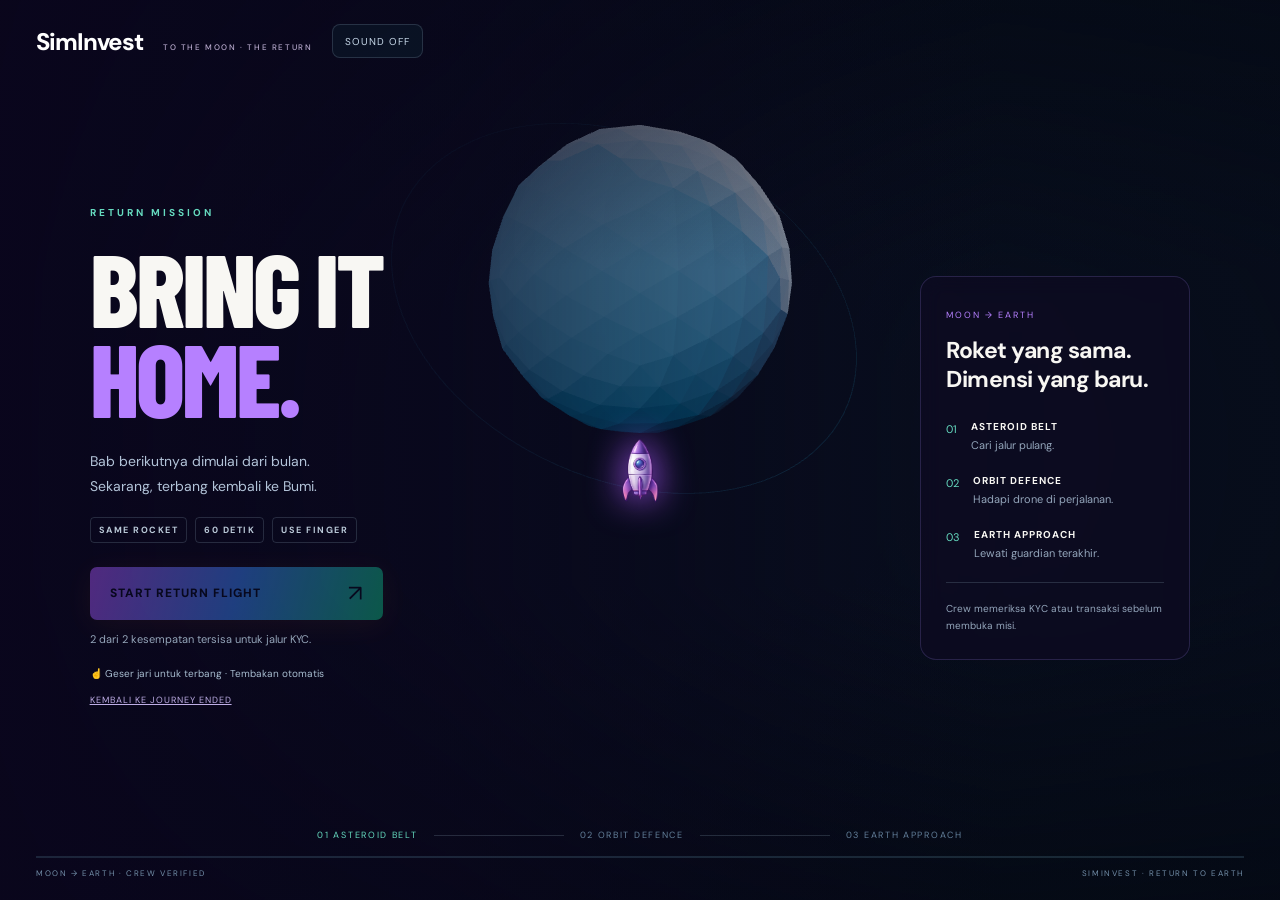
==== dlc/index.html @ 36732977 "Add Journey Ended and Return to Earth DLC" ====
<!doctype html><html lang="id"><head><meta charset="utf-8"><meta name="viewport" content="width=device-width,initial-scale=1,viewport-fit=cover"><meta name="theme-color" content="#080717"><title>SimInvest — Return to Earth</title><link rel="stylesheet" href="base.css"><link rel="stylesheet" href="return.css"></head><body><main id="app">
<canvas id="space" aria-label="Roket SimInvest pulang dari bulan ke Bumi dalam 3D" tabindex="0"></canvas><div class="vignette" aria-hidden="true"></div>
<header class="topbar"><span class="return-brand">SimInvest <small>TO THE MOON · THE RETURN</small></span><span id="preview" class="preview" hidden>PREVIEW</span><button id="sound" class="icon-button" type="button" aria-pressed="false" aria-label="Aktifkan suara">SOUND OFF</button></header>
<section id="hud" class="hud" hidden aria-label="Status permainan"><div class="hud-cell"><span>RETURN SCORE</span><strong id="score">00000</strong></div><div class="hud-cell timer-cell"><span id="phaseLabel">01 / ASTEROID BELT</span><strong id="timer">60<span>s</span></strong></div><div class="hud-cell shield-cell"><span>SHIELD</span><strong id="shield" aria-label="3 shield tersisa">● ● ●</strong></div><button id="pause" type="button" class="icon-button" aria-label="Jeda permainan">Ⅱ</button></section>
<div id="bossHud" class="boss-hud" hidden><span>ORBITAL GUARDIAN</span><div class="boss-track"><div id="bossHealth"></div></div></div><div id="toast" class="toast" role="status" aria-live="polite"></div>
<img id="bridgeRocket" src="../assets/siminvest-rocket.png" alt="Roket ungu yang sama dengan game Galaga" hidden><div id="transitionCaption" hidden></div>
<section id="intro" class="intro overlay"><div class="intro-copy"><p id="trackLabel" class="eyebrow">RETURN MISSION</p><h1>BRING IT<br><span>HOME.</span></h1><p class="lead">Bab berikutnya dimulai dari bulan.<br>Sekarang, terbang kembali ke Bumi.</p><div class="mission-tags"><span>SAME ROCKET</span><span>60 DETIK</span><span>USE FINGER</span></div><button id="start" class="primary" type="button" disabled>MENUNGGU VERIFIKASI <span>↗</span></button><p id="attemptNote" class="small">Buka DLC melalui Journey Ended.</p><button id="resetIntro" hidden></button><p class="controls-hint">☝ Geser jari untuk terbang · Tembakan otomatis</p><button id="backIntro" type="button" class="secondary">KEMBALI KE JOURNEY ENDED</button></div><aside class="mission-card"><span class="card-number">MOON → EARTH</span><h2>Roket yang sama.<br>Dimensi yang baru.</h2><ol><li><span>01</span><div><b>ASTEROID BELT</b><small>Cari jalur pulang.</small></div></li><li><span>02</span><div><b>ORBIT DEFENCE</b><small>Hadapi drone di perjalanan.</small></div></li><li><span>03</span><div><b>EARTH APPROACH</b><small>Lewati guardian terakhir.</small></div></li></ol><p id="rewardReminder">Crew memeriksa KYC atau transaksi sebelum membuka misi.</p></aside></section>
<section id="pauseScreen" class="center-overlay overlay" hidden><div class="panel"><p class="eyebrow">RETURN FLIGHT PAUSED</p><h2>Ambil napas.</h2><p>Waktu dan roket berhenti sampai kamu siap lanjut.</p><button id="resume" class="primary" type="button">LANJUT TERBANG <span>↗</span></button><button id="quit" class="secondary" type="button">AKHIRI RONDE</button><p class="small">Ronde yang sudah dimulai memakai 1 kesempatan.</p></div></section>
<section id="result" class="center-overlay overlay" hidden aria-labelledby="resultTitle"><div class="panel result-panel"><p class="eyebrow" id="resultEyebrow">RETURN FLIGHT COMPLETE</p><h2 id="resultTitle">Welcome home.</h2><p id="resultMessage"></p><div class="result-score"><span>YOUR RETURN SCORE</span><strong id="finalScore">0</strong></div><div class="stats"><div><strong id="dronesStat">0</strong><span>DRONE / ASTEROID</span></div><div><strong id="ringsStat">0</strong><span>ORBIT RINGS</span></div><div><strong id="bossStat">—</strong><span>GUARDIAN</span></div></div><p id="bestScore" class="small"></p><button id="retry" class="primary" type="button">COBA LAGI <span>↗</span></button><button id="reset" hidden></button><button id="backResult" class="secondary" type="button">KEMBALI KE JOURNEY ENDED</button><p class="result-boundary">Hadiah KYC / transaksi mengikuti verifikasi crew dan stok. Skor DLC tidak mengurangi hak hadiahmu.</p></div></section>
<section id="errorScreen" class="center-overlay overlay" hidden><div class="panel"><p class="eyebrow">RETURN FLIGHT UNAVAILABLE</p><h2>Roket belum siap.</h2><p id="errorMessage">Arena 3D belum berhasil dimuat.</p><button id="reload" class="primary" type="button">COBA MUAT ULANG <span>↗</span></button><button id="backError" class="secondary" type="button">KEMBALI KE JOURNEY ENDED</button></div></section>
<footer id="flightFooter" class="flight-footer"><div class="timeline"><span id="stage1" class="active">01 ASTEROID BELT</span><i></i><span id="stage2">02 ORBIT DEFENCE</span><i></i><span id="stage3">03 EARTH APPROACH</span></div><div class="progress-track"><div id="progressFill"></div></div><div class="footer-meta"><span id="flightStatus">MOON → EARTH</span><span>SIMINVEST · RETURN TO EARTH</span></div></footer>
</main><script type="module" src="game.js"></script></body></html>
---- dlc/base.css ----
@import url('https://fonts.googleapis.com/css2?family=Barlow+Condensed:wght@600;700;800;900&family=DM+Sans:wght@400;500;600;700&display=swap');
:root{color-scheme:dark;--orange:#ff7d3b;--mint:#85f4e0;--muted:#94a6bb;--line:rgba(173,202,223,.18)}
*{box-sizing:border-box}html,body{margin:0;width:100%;height:100%;overflow:hidden;background:#080d19;color:#f8f7f3;font-family:'DM Sans',Arial,sans-serif}button,a{-webkit-tap-highlight-color:transparent}button{font:inherit;cursor:pointer}button:focus-visible,a:focus-visible,canvas:focus-visible{outline:2px solid var(--mint);outline-offset:4px}button:disabled{cursor:default;opacity:.45}[hidden]{display:none!important}#app{height:100%;height:100dvh;position:relative;overflow:hidden;min-height:440px}#space{position:absolute;inset:0;display:block;width:100%;height:100%;touch-action:none}.vignette{pointer-events:none;position:absolute;inset:0;background:linear-gradient(180deg,rgba(4,9,19,.38),transparent 30%,transparent 65%,rgba(4,9,19,.6)),radial-gradient(ellipse at center,transparent 30%,rgba(4,9,19,.35))}.topbar{position:absolute;top:max(24px,env(safe-area-inset-top));left:36px;right:36px;z-index:6;display:flex;gap:20px;align-items:center}.brand{display:flex;gap:9px;align-items:center;text-decoration:none;color:white;font-size:24px;font-weight:700;letter-spacing:-1.2px}.brand-icon{display:grid;place-items:center;width:30px;height:30px;background:var(--orange);color:white;border-radius:9px;font-size:27px;line-height:1;letter-spacing:0}.brand-divider{height:21px;width:1px;background:var(--line);margin:0 9px}.game-label{font-size:10px;font-weight:600;letter-spacing:2px;color:#b7c1d2}.preview{margin-left:auto;color:var(--mint);font-size:9px;letter-spacing:1.5px;border:1px solid rgba(133,244,224,.3);border-radius:30px;padding:8px 11px}.icon-button{color:#c6d7e8;background:rgba(12,26,43,.6);border:1px solid var(--line);border-radius:8px;font-size:10px;letter-spacing:1px;min-width:42px;height:34px;padding:0 12px}.intro{position:absolute;inset:0;display:flex;justify-content:space-between;align-items:center;gap:32px;padding:104px 7vw 98px;background:linear-gradient(90deg,rgba(7,14,27,.91) 0%,rgba(7,14,27,.6) 32%,transparent 70%)}.intro-copy{max-width:530px}.eyebrow{font-size:10px;letter-spacing:3px;color:var(--mint);font-weight:700;display:flex;gap:9px;align-items:center}.eyebrow>span{width:6px;height:6px;border-radius:50%;background:var(--mint);box-shadow:0 0 15px var(--mint)}h1{position:relative;font-family:'Barlow Condensed',Impact,sans-serif;font-size:clamp(90px,12vw,176px);font-weight:800;line-height:.79;letter-spacing:-3px;margin:24px 0}h1>span{color:var(--orange)}h1>sup{font-size:19px;position:absolute;top:7px;letter-spacing:0;margin-left:16px;color:var(--mint);font-family:'DM Sans',Arial,sans-serif;font-weight:500;border:1px solid var(--mint);padding:5px;border-radius:4px}.lead{font-size:14px;color:#b3c4d9;line-height:1.8;margin:27px 0 18px}.mission-tags{display:flex;gap:8px;margin-bottom:24px}.mission-tags span{font-size:9px;font-weight:700;letter-spacing:1.5px;padding:6px 8px;border:1px solid var(--line);border-radius:4px;color:#bac9d8}.primary{display:flex;align-items:center;justify-content:space-between;gap:40px;width:100%;max-width:320px;min-height:52px;padding:15px 20px;background:var(--orange);color:#131823;border:0;border-radius:7px;font-size:12px;letter-spacing:1px;font-weight:800;box-shadow:0 5px 30px #ff7d3b24;transition:background .2s,transform .2s}.primary:hover:enabled{background:#ff9860;transform:translateY(-1px)}.primary span{font-size:23px;font-weight:400;line-height:1}.small{color:var(--muted);font-size:11px;line-height:1.6}.controls-hint{display:flex;align-items:center;gap:7px;font-size:10px;color:#a8bdd0;margin-top:18px}.finger{font-size:19px;color:var(--mint)}.mission-card{width:270px;margin-top:30px;padding:25px;background:rgba(10,23,41,.64);border:1px solid var(--line);border-radius:16px;backdrop-filter:blur(10px)}.card-number{font-size:9px;letter-spacing:2px;color:var(--orange)}.mission-card h2{font-size:23px;line-height:1.25;letter-spacing:-.5px;margin:13px 0 26px}.mission-card ol{list-style:none;margin:0;padding:0}.mission-card li{display:flex;gap:14px;margin:22px 0}.mission-card li>span{font-size:11px;color:var(--mint);margin-top:2px}.mission-card b{display:block;font-size:10px;letter-spacing:1px}.mission-card small{display:block;color:var(--muted);font-size:11px;margin-top:5px}.mission-card>p{border-top:1px solid var(--line);padding-top:17px;color:var(--muted);font-size:10px;line-height:1.7;margin-bottom:0}.flight-footer{position:absolute;bottom:max(22px,env(safe-area-inset-bottom));left:36px;right:36px;pointer-events:none}.timeline{display:flex;justify-content:center;align-items:center;gap:16px;font-size:9px;letter-spacing:1.7px;color:#64809b;margin-bottom:15px}.timeline i{height:1px;flex:1;max-width:130px;background:var(--line)}.timeline .active{color:var(--mint)}.progress-track{height:2px;background:rgba(126,189,211,.17);overflow:hidden}.progress-track>div{height:100%;width:0;background:var(--mint);box-shadow:0 0 10px var(--mint)}.footer-meta{display:flex;justify-content:space-between;color:#738fa9;font-size:8px;letter-spacing:1.6px;margin-top:10px}.hud{position:absolute;top:98px;left:36px;right:36px;z-index:4;display:flex;align-items:center;gap:36px;pointer-events:none}.hud-cell{min-width:120px}.hud-cell>span{display:block;color:#a3b6cb;font-size:9px;letter-spacing:2px;margin-bottom:6px}.hud-cell>strong{font-family:'Barlow Condensed',Impact,sans-serif;font-size:35px;font-weight:600;letter-spacing:2px}.timer-cell{margin:auto;text-align:center}.timer-cell>strong{color:var(--mint);font-size:40px}.timer-cell>strong>span{font-family:Arial,sans-serif;font-size:14px;letter-spacing:0}.shield-cell{text-align:right}.shield-cell>strong{color:var(--mint);font-size:21px;letter-spacing:6px}.hud .icon-button{pointer-events:auto}.boss-hud{position:absolute;top:185px;left:50%;width:270px;transform:translateX(-50%);z-index:4;text-align:center}.boss-hud>span{font-size:8px;letter-spacing:3px;color:#ffbb9a}.boss-track{height:3px;margin-top:8px;background:#342831}.boss-track>div{height:100%;width:100%;background:var(--orange)}.toast{position:absolute;left:50%;top:35%;transform:translateX(-50%);font-size:12px;letter-spacing:3px;color:white;opacity:0;text-align:center;pointer-events:none;transition:opacity .3s;z-index:4;text-shadow:0 0 30px #67e8dd;width:90%;font-weight:600}.toast.show{opacity:1}.center-overlay{position:absolute;inset:0;z-index:5;display:grid;place-items:center;padding:82px 20px 76px;background:rgba(5,11,23,.72);backdrop-filter:blur(7px)}.panel{width:min(420px,100%);max-height:100%;overflow:auto;padding:32px;background:rgba(13,27,45,.93);border:1px solid var(--line);border-radius:18px}.panel .eyebrow{justify-content:center;letter-spacing:2px}.panel h2{text-align:center;font-family:'Barlow Condensed',Impact,sans-serif;font-size:48px;letter-spacing:-1px;line-height:1.05;margin:17px 0}.panel>p{text-align:center;color:#9eafc2;font-size:12px;line-height:1.7}.panel .primary{max-width:none}.secondary{display:block;width:100%;background:transparent;color:#b9cadd;border:1px solid var(--line);border-radius:7px;padding:12px;font-size:10px;letter-spacing:1px;margin-top:12px}.result-score{text-align:center;padding:22px 0}.result-score>span{display:block;color:var(--mint);font-size:9px;letter-spacing:3px}.result-score>strong{font-family:'Barlow Condensed',Impact,sans-serif;display:block;font-size:70px;line-height:1.15;color:#fff}.stats{display:flex;justify-content:space-between;gap:10px;border-top:1px solid var(--line);border-bottom:1px solid var(--line);padding:17px 0}.stats>div{text-align:center;flex:1}.stats strong{font-size:20px;display:block;color:var(--mint)}.stats span{font-size:7px;letter-spacing:1px;display:block;color:#8fa5ba;margin-top:7px}.panel>.result-boundary{font-size:10px;margin-bottom:0}.running .vignette{background:linear-gradient(180deg,#050c2255,transparent 30%,transparent 65%,#050c2288)}.damage:after{content:'';position:absolute;inset:0;pointer-events:none;border:20px solid #ff6942;box-shadow:inset 0 0 80px #ff6942;opacity:.25;z-index:7}
@media(max-width:800px){.topbar{left:22px;right:22px}.game-label,.brand-divider{display:none}.intro{padding-left:7vw;padding-right:5vw}.mission-card{width:235px;padding:20px}.keyboard-hint{display:none}.hud{left:22px;right:22px;gap:15px}.hud-cell{min-width:75px}.flight-footer{left:22px;right:22px}.timeline{gap:8px;letter-spacing:.8px;font-size:8px}.timeline i{max-width:40px}}
@media(max-width:600px){.topbar{top:max(19px,env(safe-area-inset-top));left:18px;right:18px;gap:8px}.brand{font-size:21px}.brand-icon{width:26px;height:26px;font-size:23px}.preview{font-size:7px;letter-spacing:.7px;padding:6px}.topbar .icon-button{font-size:8px;padding:0 8px;height:29px;letter-spacing:.2px}.intro{align-items:flex-start;padding:115px 25px 90px;background:linear-gradient(90deg,rgba(6,14,29,.87),rgba(6,14,29,.14))}.intro-copy{max-width:100%}h1{font-size:116px;line-height:.8;letter-spacing:-2px;margin:22px 0}.lead{font-size:12px;margin:24px 0 16px}.mission-tags{margin-bottom:20px}.primary{max-width:300px}.mission-card{display:none}.controls-hint{font-size:10px;margin-top:14px}.hud{top:80px;left:18px;right:18px;gap:8px}.hud-cell{min-width:65px}.hud-cell>span{font-size:8px;letter-spacing:1px}.hud-cell>strong{font-size:29px}.timer-cell>strong{font-size:34px}.shield-cell>strong{font-size:17px;letter-spacing:3px}.hud .icon-button{padding:0 8px;min-width:31px}.boss-hud{top:163px;width:220px}.timeline{font-size:6.8px;gap:5px;letter-spacing:.5px;justify-content:space-between}.timeline i{max-width:15px}.footer-meta{font-size:6.5px;letter-spacing:.7px}.flight-footer{left:18px;right:18px}.panel{padding:24px}.panel h2{font-size:42px}.result-score{padding:16px 0}.result-score>strong{font-size:60px}.center-overlay{padding:73px 18px 70px}}
@media(max-height:650px){.intro{padding-top:85px;padding-bottom:65px}h1{font-size:95px;margin:15px 0}.lead{margin:17px 0 12px}.mission-tags{margin-bottom:12px}.controls-hint{margin-top:10px}.intro .small{margin:8px 0}.mission-card{padding:18px;margin-top:0}.mission-card h2{margin:10px 0 15px}.mission-card li{margin:15px 0}.panel{padding:20px}.panel h2{font-size:34px;margin:12px 0}.result-score{padding:8px 0}.result-score>strong{font-size:45px}.stats{padding:10px 0}.result-panel .small{margin:8px 0}.result-boundary{line-height:1.4!important}.flight-footer{bottom:15px}.timeline{margin-bottom:10px}}
@media(min-width:601px) and (max-height:760px){.intro{padding-top:94px;padding-bottom:85px}h1{font-size:118px;margin:18px 0}.lead{margin:20px 0 14px}.mission-tags{margin-bottom:18px}.controls-hint{margin-top:12px}}
@media(max-height:760px){.result-panel{padding:22px}.result-panel h2{font-size:37px;margin:12px 0}.result-panel .result-score{padding:10px 0}.result-panel .result-score>strong{font-size:52px}.result-panel .stats{padding:12px 0}.result-panel>.small{margin:8px 0}.result-panel>.result-boundary{font-size:9px;line-height:1.5}}
@media(prefers-reduced-motion:reduce){.primary,.toast{transition:none}}
@media(max-height:500px){#app{min-height:0}.topbar{top:12px}.intro{padding:65px 6vw 56px;align-items:center}.intro .eyebrow{margin:0 0 10px}h1{font-size:62px;line-height:.9;margin:10px 0}h1 br{display:none}h1>span{margin-left:8px}h1>sup{font-size:12px;top:2px}.lead{font-size:10px;margin:12px 0}.mission-tags{margin-bottom:10px}.mission-card{display:none}.primary{min-height:40px;padding:10px 15px}.controls-hint{margin:7px 0 0;font-size:9px}.intro .small{font-size:9px;margin:6px 0}.hud{top:62px}.boss-hud{top:130px}.timeline{margin-bottom:7px}.footer-meta{margin-top:6px}.flight-footer{bottom:10px}.center-overlay{padding-top:57px;padding-bottom:53px}.result-panel{padding:16px}.result-panel .eyebrow,.result-panel>p{margin:5px 0;font-size:9px}.result-panel h2{font-size:28px;margin:7px 0}.result-panel .result-score{padding:4px 0}.result-panel .result-score>strong{font-size:32px}.result-panel .stats{padding:7px 0}.result-panel .stats strong{font-size:15px}.result-panel .stats span{font-size:6px}.result-panel .secondary{padding:8px;margin-top:7px}}
---- dlc/return.css ----
:root{--orange:#b680ff;--mint:#66dbc0}html,body{background:#080717}.return-brand{font-size:24px;font-weight:800;letter-spacing:-1px;color:white}.return-brand small{display:inline-block;margin-left:15px;font-size:8px;letter-spacing:1.6px;color:#b8aacd;font-weight:500}.intro{background:linear-gradient(90deg,rgba(10,6,29,.94),rgba(10,6,29,.65) 35%,transparent 78%)}h1{font-size:clamp(80px,8vw,126px);line-height:.87}h1>span{color:#b680ff}.intro-copy{max-width:440px}.primary{background:linear-gradient(105deg,#a855f7,#3b82f6,#10b981);color:#070a20}.primary:hover:enabled{background:linear-gradient(105deg,#b875f9,#6398f0,#39c6a1)}.mission-card{border-color:#a78bfa30;background:#100b2399}.intro-copy>.secondary{max-width:320px;font-size:9px;border:0;text-align:left;padding:4px 0;margin-top:10px;text-decoration:underline;color:#bfaee6}#bridgeRocket{position:absolute;left:50%;top:60%;height:64px;width:auto;transform:translate(-50%,-50%);pointer-events:none;z-index:3;filter:drop-shadow(0 0 18px #a855f7)}#transitionCaption{position:absolute;bottom:22%;left:0;right:0;text-align:center;font-size:12px;font-weight:700;letter-spacing:3px;color:#e5d6ff;pointer-events:none;z-index:4}.boss-hud>span{color:#dbc1ff}.boss-track>div{background:#a855f7}.damage:after{border-color:#a855f7;box-shadow:inset 0 0 80px #a855f7}.hud-cell>strong{letter-spacing:1px}
@media(max-width:600px){.return-brand{font-size:21px}.return-brand small{display:none}.topbar{gap:10px}.topbar>.icon-button{margin-left:auto}.preview{margin-left:auto}.intro{padding-top:100px;background:linear-gradient(90deg,#080717e8,#0807172b)}h1{font-size:91px;line-height:.87}.lead{margin-top:22px}.mission-tags span{font-size:8px;letter-spacing:.5px}.mission-tags{gap:6px}.intro-copy .primary{max-width:300px}.controls-hint{font-size:10px}.intro-copy>.secondary{font-size:9px}.timeline{font-size:7px}#transitionCaption{font-size:9px;letter-spacing:2px;padding:0 15px;bottom:20%}}
@media(max-height:760px) and (min-width:601px){h1{font-size:93px}.intro{padding-top:94px;padding-bottom:90px}.lead{margin-top:17px}.mission-tags{margin-bottom:16px}.intro-copy .small{margin:8px 0}.controls-hint{margin-top:10px}}
@media(max-height:500px){h1{font-size:52px}.intro{padding:65px 6vw 60px}.lead{font-size:10px;margin-top:11px}.intro-copy>.secondary{margin-top:5px;font-size:8px}.mission-tags{margin-bottom:9px}.controls-hint{margin-top:5px}#transitionCaption{bottom:20%;font-size:9px}}
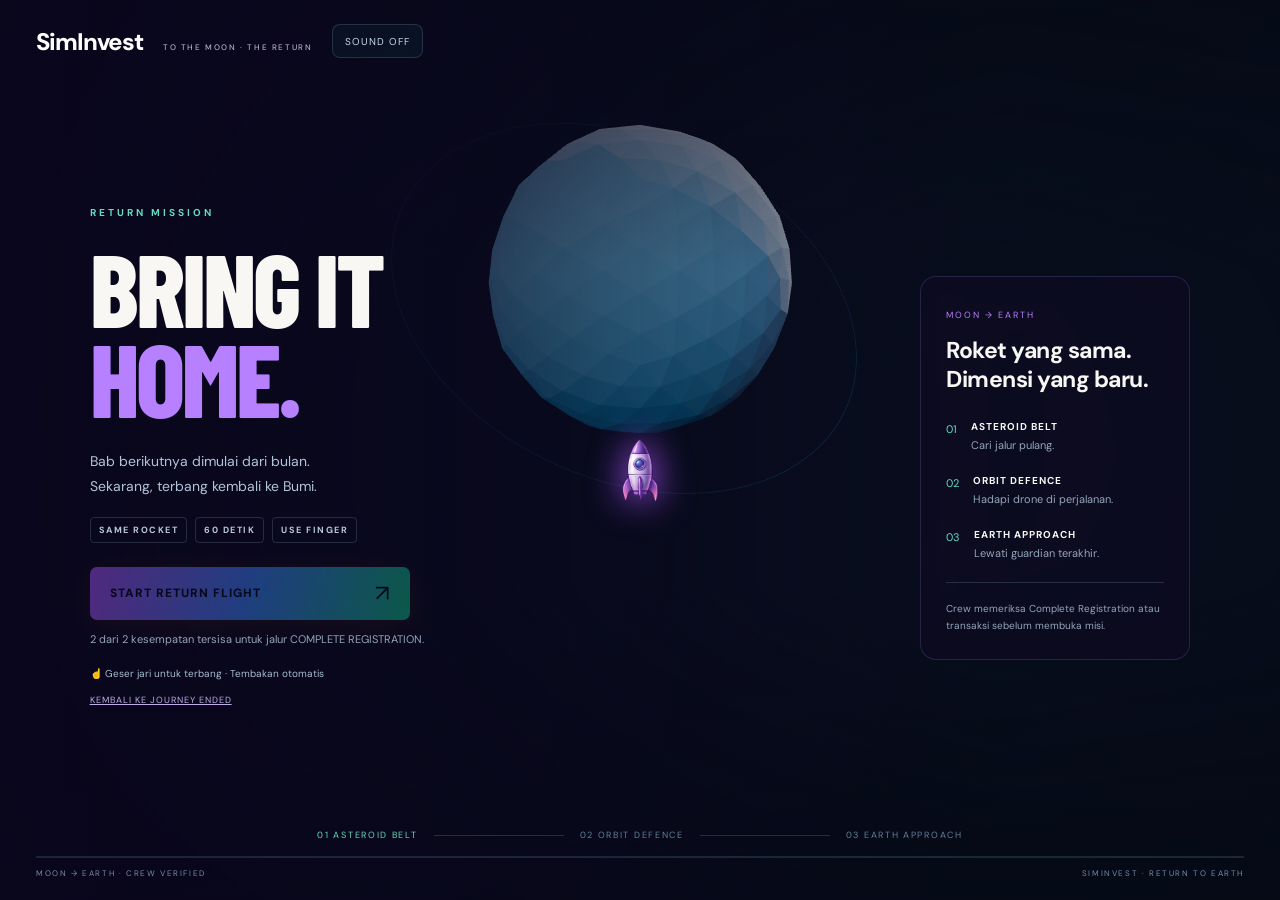
==== commit 435e047d: "Update rewards and two-round email leaderboard" ====
--- a/dlc/index.html
+++ b/dlc/index.html
@@ -4,9 +4,9 @@
 <section id="hud" class="hud" hidden aria-label="Status permainan"><div class="hud-cell"><span>RETURN SCORE</span><strong id="score">00000</strong></div><div class="hud-cell timer-cell"><span id="phaseLabel">01 / ASTEROID BELT</span><strong id="timer">60<span>s</span></strong></div><div class="hud-cell shield-cell"><span>SHIELD</span><strong id="shield" aria-label="3 shield tersisa">● ● ●</strong></div><button id="pause" type="button" class="icon-button" aria-label="Jeda permainan">Ⅱ</button></section>
 <div id="bossHud" class="boss-hud" hidden><span>ORBITAL GUARDIAN</span><div class="boss-track"><div id="bossHealth"></div></div></div><div id="toast" class="toast" role="status" aria-live="polite"></div>
 <img id="bridgeRocket" src="../assets/siminvest-rocket.png" alt="Roket ungu yang sama dengan game Galaga" hidden><div id="transitionCaption" hidden></div>
-<section id="intro" class="intro overlay"><div class="intro-copy"><p id="trackLabel" class="eyebrow">RETURN MISSION</p><h1>BRING IT<br><span>HOME.</span></h1><p class="lead">Bab berikutnya dimulai dari bulan.<br>Sekarang, terbang kembali ke Bumi.</p><div class="mission-tags"><span>SAME ROCKET</span><span>60 DETIK</span><span>USE FINGER</span></div><button id="start" class="primary" type="button" disabled>MENUNGGU VERIFIKASI <span>↗</span></button><p id="attemptNote" class="small">Buka DLC melalui Journey Ended.</p><button id="resetIntro" hidden></button><p class="controls-hint">☝ Geser jari untuk terbang · Tembakan otomatis</p><button id="backIntro" type="button" class="secondary">KEMBALI KE JOURNEY ENDED</button></div><aside class="mission-card"><span class="card-number">MOON → EARTH</span><h2>Roket yang sama.<br>Dimensi yang baru.</h2><ol><li><span>01</span><div><b>ASTEROID BELT</b><small>Cari jalur pulang.</small></div></li><li><span>02</span><div><b>ORBIT DEFENCE</b><small>Hadapi drone di perjalanan.</small></div></li><li><span>03</span><div><b>EARTH APPROACH</b><small>Lewati guardian terakhir.</small></div></li></ol><p id="rewardReminder">Crew memeriksa KYC atau transaksi sebelum membuka misi.</p></aside></section>
+<section id="intro" class="intro overlay"><div class="intro-copy"><p id="trackLabel" class="eyebrow">RETURN MISSION</p><h1>BRING IT<br><span>HOME.</span></h1><p class="lead">Bab berikutnya dimulai dari bulan.<br>Sekarang, terbang kembali ke Bumi.</p><div class="mission-tags"><span>SAME ROCKET</span><span>60 DETIK</span><span>USE FINGER</span></div><button id="start" class="primary" type="button" disabled>MENUNGGU VERIFIKASI <span>↗</span></button><p id="attemptNote" class="small">Buka DLC melalui Journey Ended.</p><button id="resetIntro" hidden></button><p class="controls-hint">☝ Geser jari untuk terbang · Tembakan otomatis</p><button id="backIntro" type="button" class="secondary">KEMBALI KE JOURNEY ENDED</button></div><aside class="mission-card"><span class="card-number">MOON → EARTH</span><h2>Roket yang sama.<br>Dimensi yang baru.</h2><ol><li><span>01</span><div><b>ASTEROID BELT</b><small>Cari jalur pulang.</small></div></li><li><span>02</span><div><b>ORBIT DEFENCE</b><small>Hadapi drone di perjalanan.</small></div></li><li><span>03</span><div><b>EARTH APPROACH</b><small>Lewati guardian terakhir.</small></div></li></ol><p id="rewardReminder">Crew memeriksa Complete Registration atau transaksi sebelum membuka misi.</p></aside></section>
 <section id="pauseScreen" class="center-overlay overlay" hidden><div class="panel"><p class="eyebrow">RETURN FLIGHT PAUSED</p><h2>Ambil napas.</h2><p>Waktu dan roket berhenti sampai kamu siap lanjut.</p><button id="resume" class="primary" type="button">LANJUT TERBANG <span>↗</span></button><button id="quit" class="secondary" type="button">AKHIRI RONDE</button><p class="small">Ronde yang sudah dimulai memakai 1 kesempatan.</p></div></section>
-<section id="result" class="center-overlay overlay" hidden aria-labelledby="resultTitle"><div class="panel result-panel"><p class="eyebrow" id="resultEyebrow">RETURN FLIGHT COMPLETE</p><h2 id="resultTitle">Welcome home.</h2><p id="resultMessage"></p><div class="result-score"><span>YOUR RETURN SCORE</span><strong id="finalScore">0</strong></div><div class="stats"><div><strong id="dronesStat">0</strong><span>DRONE / ASTEROID</span></div><div><strong id="ringsStat">0</strong><span>ORBIT RINGS</span></div><div><strong id="bossStat">—</strong><span>GUARDIAN</span></div></div><p id="bestScore" class="small"></p><button id="retry" class="primary" type="button">COBA LAGI <span>↗</span></button><button id="reset" hidden></button><button id="backResult" class="secondary" type="button">KEMBALI KE JOURNEY ENDED</button><p class="result-boundary">Hadiah KYC / transaksi mengikuti verifikasi crew dan stok. Skor DLC tidak mengurangi hak hadiahmu.</p></div></section>
+<section id="result" class="center-overlay overlay" hidden aria-labelledby="resultTitle"><div class="panel result-panel"><p class="eyebrow" id="resultEyebrow">RETURN FLIGHT COMPLETE</p><h2 id="resultTitle">Welcome home.</h2><p id="resultMessage"></p><div class="result-score"><span>YOUR RETURN SCORE</span><strong id="finalScore">0</strong></div><div class="stats"><div><strong id="dronesStat">0</strong><span>DRONE / ASTEROID</span></div><div><strong id="ringsStat">0</strong><span>ORBIT RINGS</span></div><div><strong id="bossStat">—</strong><span>GUARDIAN</span></div></div><p id="bestScore" class="small"></p><button id="retry" class="primary" type="button">COBA LAGI <span>↗</span></button><button id="reset" hidden></button><button id="backResult" class="secondary" type="button">KEMBALI KE JOURNEY ENDED</button><p class="result-boundary">Hadiah Complete Registration / transaksi mengikuti verifikasi crew dan stok. Skor DLC tidak mengurangi hak hadiahmu.</p></div></section>
 <section id="errorScreen" class="center-overlay overlay" hidden><div class="panel"><p class="eyebrow">RETURN FLIGHT UNAVAILABLE</p><h2>Roket belum siap.</h2><p id="errorMessage">Arena 3D belum berhasil dimuat.</p><button id="reload" class="primary" type="button">COBA MUAT ULANG <span>↗</span></button><button id="backError" class="secondary" type="button">KEMBALI KE JOURNEY ENDED</button></div></section>
 <footer id="flightFooter" class="flight-footer"><div class="timeline"><span id="stage1" class="active">01 ASTEROID BELT</span><i></i><span id="stage2">02 ORBIT DEFENCE</span><i></i><span id="stage3">03 EARTH APPROACH</span></div><div class="progress-track"><div id="progressFill"></div></div><div class="footer-meta"><span id="flightStatus">MOON → EARTH</span><span>SIMINVEST · RETURN TO EARTH</span></div></footer>
 </main><script type="module" src="game.js"></script></body></html>
